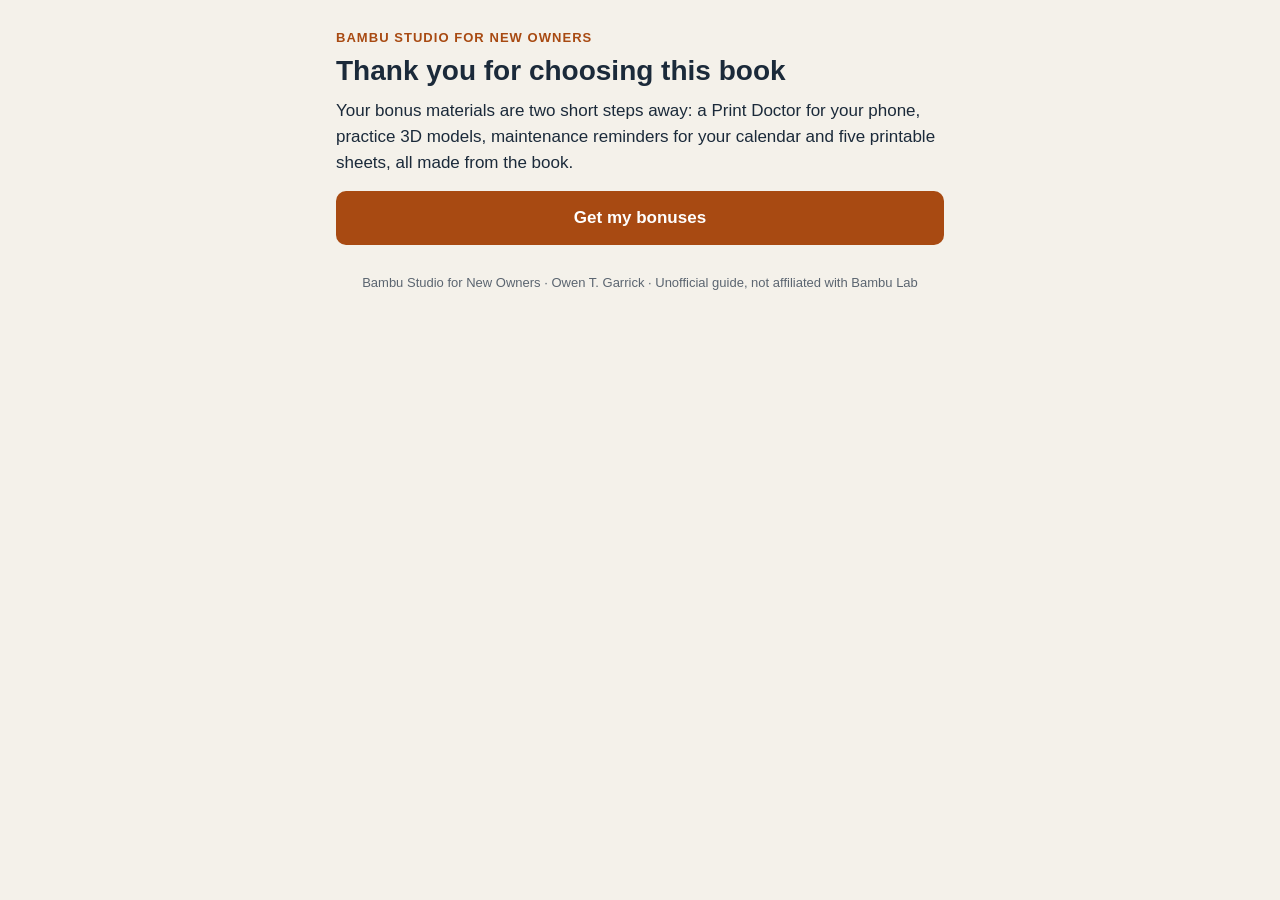
==== index.html @ 46d5a1ce "Create index.html" ====
<!doctype html><html lang="en"><head><meta charset="utf-8"><meta http-equiv="refresh" content="0; url=site/index.html"><title>Bambu Studio for New Owners</title></head><body><a href="site/index.html">Open the bonus page</a>a></body></html>html></body></title></head>
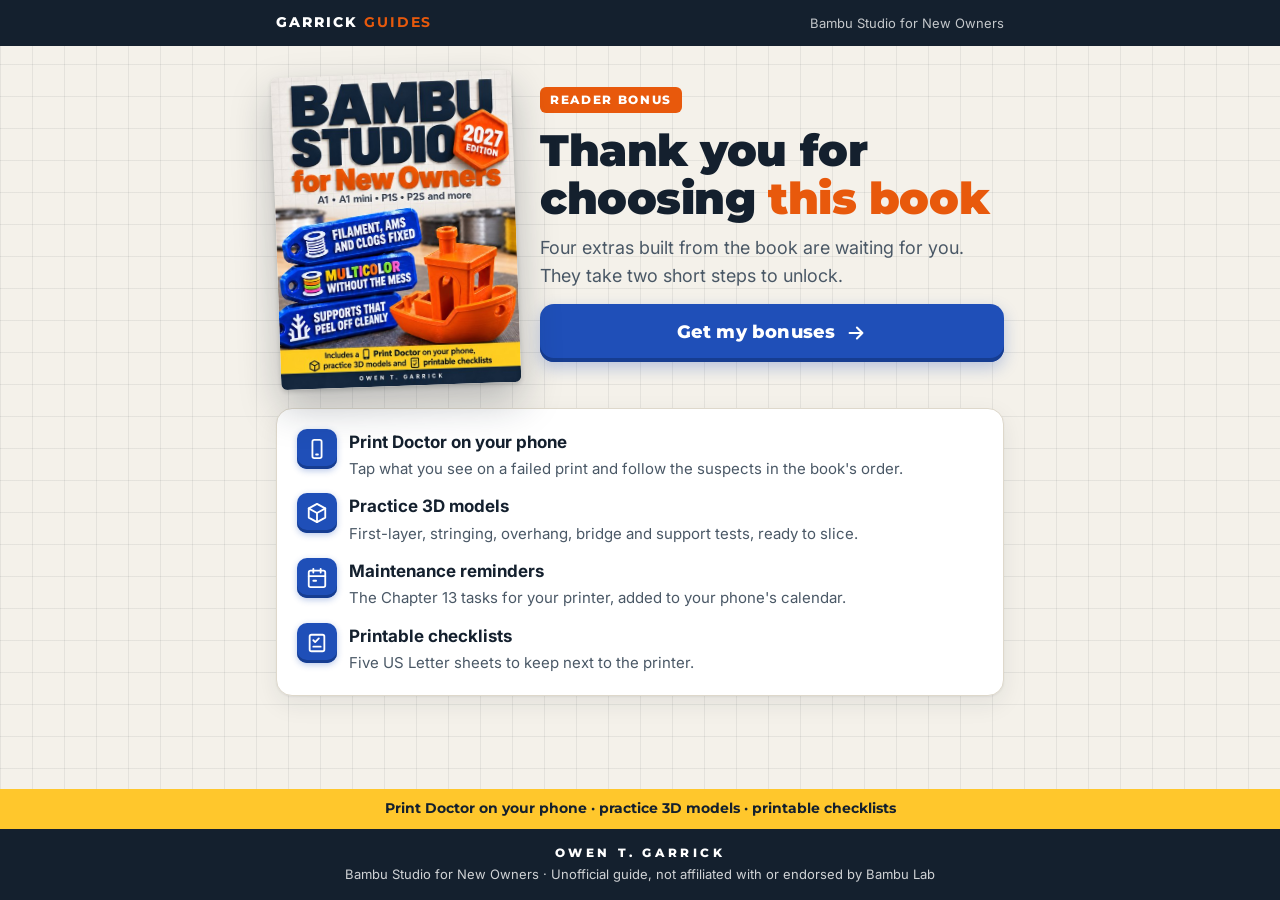
==== commit 6b9ee849: "Clean root redirect" ====
--- a/index.html
+++ b/index.html
@@ -1 +1 @@
-<!doctype html><html lang="en"><head><meta charset="utf-8"><meta http-equiv="refresh" content="0; url=site/index.html"><title>Bambu Studio for New Owners</title></head><body><a href="site/index.html">Open the bonus page</a>a></body></html>html></body></title></head>
+<!doctype html><html lang="en"><head><meta charset="utf-8"><meta http-equiv="refresh" content="0; url=site/index.html"><title>Bambu Studio for New Owners · Bonus materials</title></head><body><a href="site/index.html">Open the bonus page</a></body></html>
